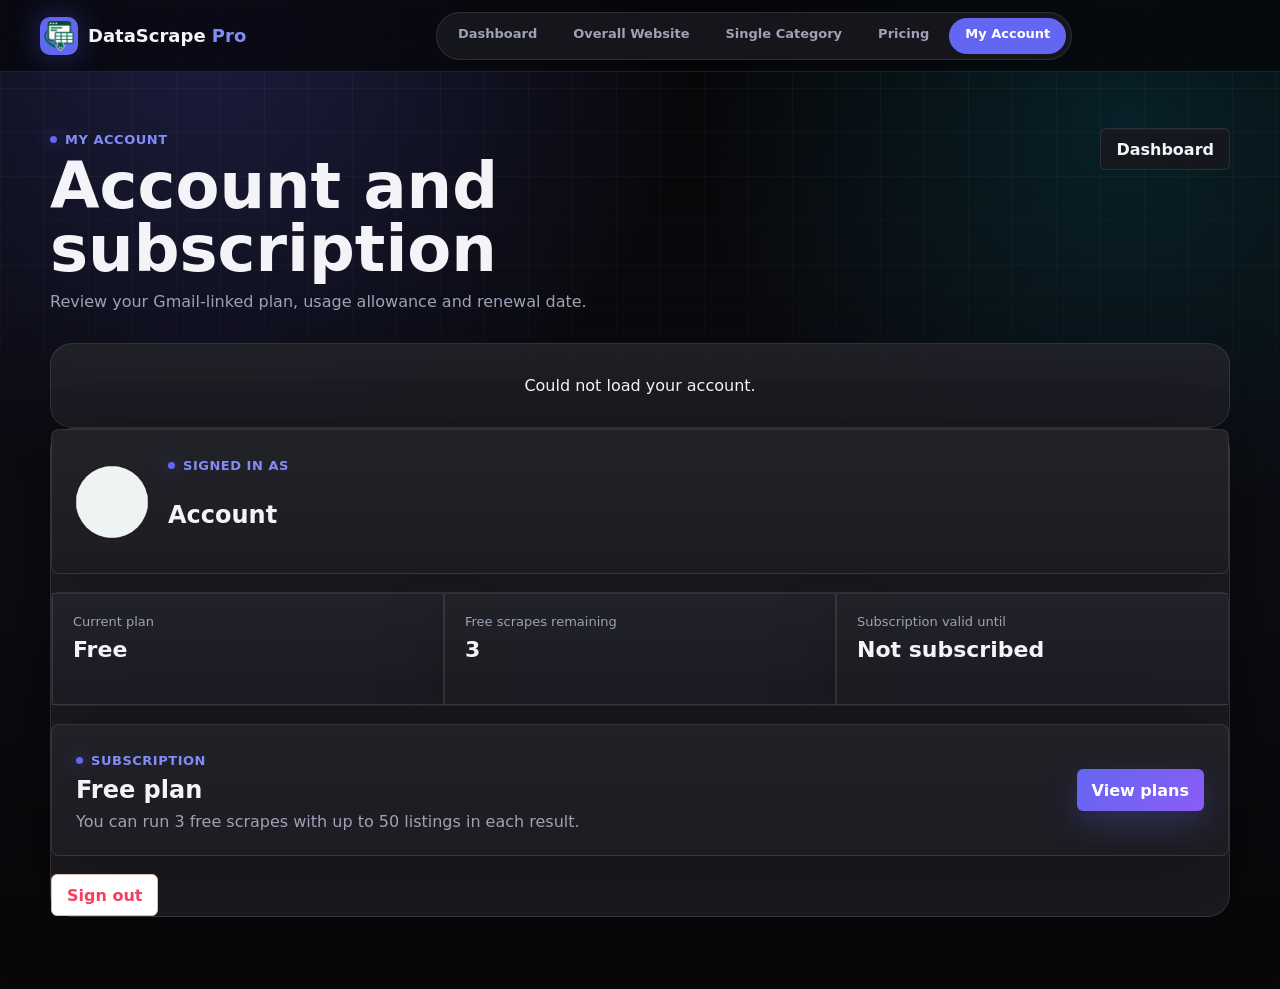
==== static/account.html @ b7f9dc65 "Apply premium dashboard redesign" ====
<!doctype html>
<html lang="en">
  <head>
    <meta charset="utf-8" />
    <meta name="viewport" content="width=device-width, initial-scale=1" />
    <title>My Account · DataScrape Pro</title>
    <link rel="icon" type="image/png" href="/static/assets/favicon.png" />
    <link rel="stylesheet" href="/static/styles.css?v=20260608-dashboard" />
  </head>
  <body class="appBody">
    <div class="appLayout">
      <aside class="sidebar">
        <a class="sidebarBrand" href="/"><img src="/static/assets/scraper-logo-512.png" alt="" /><span>DataScrape <em>Pro</em></span></a>
        <nav class="sidebarNav" aria-label="Main navigation">
          <a href="/">Dashboard</a><a href="/website">Overall Website</a><a href="/category">Single Category</a>
          <a href="/pricing">Pricing</a><a class="active" href="/account">My Account</a>
        </nav>
        <div class="sidebarFoot"><span>Account</span><strong>Subscription</strong><small>Plan and usage details</small></div>
      </aside>
      <main class="appMain accountMain">
        <header class="appTopbar">
          <div><p class="eyebrow">My Account</p><h1>Account and subscription</h1><p class="pageLead">Review your Gmail-linked plan, usage allowance and renewal date.</p></div>
          <a class="backButton" href="/">Dashboard</a>
        </header>
        <section id="accountLoading" class="accountLoading">Loading your account…</section>
        <section id="accountContent" class="accountContent" hidden>
          <header class="accountIdentity">
            <img id="accountAvatar" alt="" />
            <div><p class="eyebrow">Signed in as</p><h2 id="accountName">Account</h2><p id="accountEmail"></p></div>
          </header>
          <section class="accountMetrics" aria-label="Account summary">
            <div><span>Current plan</span><strong id="accountPlan">Free</strong></div>
            <div><span>Free scrapes remaining</span><strong id="freeScrapesRemaining">3</strong></div>
            <div><span>Subscription valid until</span><strong id="subscriptionExpiry">Not subscribed</strong></div>
          </section>
          <section class="subscriptionPanel">
            <div><p class="eyebrow">Subscription</p><h2 id="subscriptionTitle">Free plan</h2><p id="subscriptionDescription">You can run 3 free scrapes with up to 50 listings in each result.</p></div>
            <a class="primaryLink" href="/pricing">View plans</a>
          </section>
          <a class="logoutButton" href="/auth/logout">Sign out</a>
        </section>
        <section id="accountSignedOut" class="signedOutPanel" hidden>
          <img src="/static/assets/scraper-logo-512.png" alt="" /><h2>Sign in to view your account</h2>
          <a class="googleButton" href="/auth/google"><span class="googleMark">G</span>Continue with Google</a>
        </section>
      </main>
    </div>
    <script src="/static/account.js?v=20260608-dashboard"></script>
  </body>
</html>
---- static/styles.css ----
:root {
  color-scheme: light;
  --ink: #17201b;
  --muted: #68736d;
  --line: #dfe5e1;
  --paper: #f7f8f6;
  --panel: #ffffff;
  --accent: #1b6f5f;
  --accent-dark: #135346;
  --warn: #9b2f2f;
}

* {
  box-sizing: border-box;
}

body {
  margin: 0;
  min-height: 100vh;
  font-family: Inter, ui-sans-serif, system-ui, -apple-system, BlinkMacSystemFont, "Segoe UI", sans-serif;
  color: var(--ink);
  background:
    linear-gradient(180deg, rgba(27, 111, 95, 0.08), transparent 310px),
    var(--paper);
}

button,
input {
  font: inherit;
}

.shell {
  width: min(1180px, calc(100vw - 32px));
  margin: 0 auto;
  padding: 32px 0;
}

.workspace {
  display: grid;
  gap: 18px;
}

.topbar {
  display: flex;
  align-items: end;
  justify-content: space-between;
  gap: 20px;
}

.topActions {
  display: flex;
  align-items: center;
  gap: 10px;
}

.accountButton {
  flex: 0 0 auto;
  min-height: 42px;
  max-width: 190px;
  padding: 0 14px;
  overflow: hidden;
  border: 1px solid var(--line);
  border-radius: 6px;
  background: var(--panel);
  color: var(--ink);
  font-weight: 700;
  text-overflow: ellipsis;
  white-space: nowrap;
  cursor: pointer;
}

.brandIntro {
  display: flex;
  align-items: flex-start;
  gap: 16px;
  min-width: 0;
}

.brandLogo {
  width: 76px;
  height: 76px;
  flex: 0 0 auto;
  object-fit: contain;
}

.eyebrow {
  margin: 0 0 8px;
  color: var(--accent);
  font-size: 13px;
  font-weight: 700;
  text-transform: uppercase;
}

h1 {
  max-width: 780px;
  margin: 0;
  font-size: clamp(30px, 4.5vw, 56px);
  line-height: 1.02;
  letter-spacing: 0;
}

.scrapeModes {
  display: grid;
  grid-template-columns: repeat(2, minmax(0, 1fr));
  gap: 22px;
}

.billingBar {
  display: grid;
  grid-template-columns: 150px minmax(0, 1fr);
  gap: 14px;
  align-items: stretch;
}

.planStatus,
.planOption {
  border: 1px solid var(--line);
  background: var(--panel);
  border-radius: 8px;
}

.planStatus {
  display: grid;
  align-content: center;
  padding: 16px;
}

.planStatus span,
.planOption span {
  color: var(--muted);
  font-size: 13px;
}

.planStatus strong {
  margin-top: 4px;
  font-size: 20px;
}

.planOptions {
  display: grid;
  grid-template-columns: repeat(3, minmax(0, 1fr));
  gap: 10px;
}

.planOption {
  display: grid;
  gap: 7px;
  align-content: start;
  padding: 14px;
}

.planOption.featured {
  border-color: var(--accent);
}

.upgradeButton {
  width: fit-content;
  min-height: 34px;
  margin-top: 3px;
  padding: 0 12px;
  border: 0;
  border-radius: 6px;
  background: var(--accent);
  color: #fff;
  font-weight: 700;
  cursor: pointer;
}

.scrapeModePanel {
  display: grid;
  align-content: start;
  gap: 9px;
  min-width: 0;
}

.modeTitle {
  display: flex;
  align-items: baseline;
  justify-content: space-between;
  gap: 10px;
}

.modeTitle span {
  color: var(--muted);
  font-size: 12px;
}

.scrapeModePanel h2 {
  margin: 0;
  font-size: 17px;
  line-height: 1.3;
  letter-spacing: 0;
}

.urlBar {
  display: grid;
  grid-template-columns: minmax(0, 1fr) auto;
  gap: 10px;
  padding: 8px;
  background: var(--panel);
  border: 1px solid var(--line);
  border-radius: 8px;
  box-shadow: 0 14px 40px rgba(23, 32, 27, 0.08);
}

.urlBar input {
  width: 100%;
  min-height: 48px;
  padding: 0 14px;
  border: 0;
  outline: 0;
  color: var(--ink);
}

.urlBar button,
.iconButton {
  min-height: 48px;
  border: 0;
  border-radius: 6px;
  background: var(--accent);
  color: #fff;
  font-weight: 700;
  cursor: pointer;
}

.urlBar button {
  padding: 0 24px;
}

.iconButton {
  width: 52px;
  font-size: 28px;
  line-height: 1;
}

button:hover:not(:disabled) {
  background: var(--accent-dark);
}

button:disabled {
  cursor: not-allowed;
  opacity: 0.45;
}

.modalOpen {
  overflow: hidden;
}

.modalBackdrop {
  position: fixed;
  inset: 0;
  z-index: 20;
  display: grid;
  place-items: center;
  padding: 20px;
  background: rgba(23, 32, 27, 0.62);
  opacity: 0;
  backdrop-filter: blur(0);
  transition:
    opacity 220ms ease,
    backdrop-filter 220ms ease;
}

.modalBackdrop[hidden] {
  display: none;
}

.modalBackdrop.isVisible {
  opacity: 1;
  backdrop-filter: blur(5px);
}

.authModal {
  position: relative;
  width: min(430px, 100%);
  padding: 28px;
  border-radius: 8px;
  background: var(--panel);
  box-shadow: 0 24px 70px rgba(0, 0, 0, 0.28);
  text-align: center;
  opacity: 0;
  transform: translateY(24px) scale(0.94);
  transition:
    opacity 240ms ease,
    transform 280ms cubic-bezier(0.22, 1, 0.36, 1);
}

.modalBackdrop.isVisible .authModal {
  opacity: 1;
  transform: translateY(0) scale(1);
}

.authModal > img {
  width: 72px;
  height: 72px;
  transform: translateY(8px) rotate(-4deg);
  transition: transform 420ms cubic-bezier(0.22, 1, 0.36, 1) 80ms;
}

.modalBackdrop.isVisible .authModal > img {
  transform: translateY(0) rotate(0);
}

.authModal h2 {
  margin: 0;
  font-size: 26px;
}

.authModal p:not(.eyebrow) {
  margin: 10px 0 20px;
  color: var(--muted);
}

.authModal small {
  display: block;
  margin-top: 14px;
  color: var(--muted);
}

.closeButton {
  position: absolute;
  top: 10px;
  right: 10px;
  width: 36px;
  height: 36px;
  border: 0;
  background: transparent;
  color: var(--muted);
  font-size: 26px;
  cursor: pointer;
}

.googleButton {
  display: flex;
  align-items: center;
  justify-content: center;
  gap: 10px;
  min-height: 48px;
  border: 1px solid #cfd6d2;
  border-radius: 6px;
  background: #fff;
  color: var(--ink);
  font-weight: 800;
  text-decoration: none;
}

.googleButton:hover {
  background: #f2f5f3;
  border-color: #9eaaa4;
  transform: translateY(-1px);
}

.googleMark {
  color: #4285f4;
  font-size: 20px;
  font-weight: 900;
}

@media (prefers-reduced-motion: reduce) {
  .modalBackdrop,
  .authModal,
  .authModal > img,
  .googleButton {
    transition: none;
  }
}

.status {
  min-height: 24px;
  color: var(--muted);
}

.status.error {
  color: var(--warn);
  font-weight: 700;
}

.exportResult {
  display: grid;
  gap: 8px;
  padding: 12px 14px;
  background: #e6f1ee;
  border: 1px solid #b9d5cc;
  border-radius: 8px;
  overflow-wrap: anywhere;
}

.exportResult a {
  color: var(--accent-dark);
  font-weight: 800;
}

.exportResult span {
  color: var(--muted);
  font-size: 13px;
}

.pathBox {
  padding: 10px;
  background: #fff;
  border: 1px solid var(--line);
  border-radius: 6px;
  color: var(--ink);
  font-family: ui-monospace, SFMono-Regular, Menlo, Monaco, Consolas, "Liberation Mono", monospace;
  font-size: 13px;
  overflow-wrap: anywhere;
}

.stats {
  display: grid;
  grid-template-columns: repeat(8, minmax(0, 1fr));
  gap: 10px;
}

.stats div {
  min-height: 82px;
  padding: 14px;
  background: var(--panel);
  border: 1px solid var(--line);
  border-radius: 8px;
}

.stats span {
  display: block;
  font-size: 30px;
  font-weight: 800;
}

.stats small {
  color: var(--muted);
}

.tabs {
  display: flex;
  gap: 8px;
  flex-wrap: wrap;
}

.tab {
  min-height: 38px;
  padding: 0 14px;
  border: 1px solid var(--line);
  border-radius: 6px;
  background: var(--panel);
  color: var(--ink);
  cursor: pointer;
}

.tab.active {
  border-color: var(--accent);
  background: #e6f1ee;
  color: var(--accent-dark);
  font-weight: 700;
}

.tableWrap {
  min-height: 390px;
  max-height: 72vh;
  overflow: auto;
  overscroll-behavior: contain;
  -webkit-overflow-scrolling: touch;
  touch-action: pan-x pan-y;
  background: var(--panel);
  border: 1px solid var(--line);
  border-radius: 8px;
  cursor: grab;
  scrollbar-color: var(--accent) #edf2ef;
  scrollbar-width: thin;
}

.tableWrap.dragging {
  cursor: grabbing;
  user-select: none;
}

.tableWrap::-webkit-scrollbar {
  width: 12px;
  height: 12px;
}

.tableWrap::-webkit-scrollbar-track {
  background: #edf2ef;
}

.tableWrap::-webkit-scrollbar-thumb {
  background: #8ab7ad;
  border: 3px solid #edf2ef;
  border-radius: 999px;
}

.scrollHint {
  display: inline-flex;
  width: fit-content;
  padding: 6px 10px;
  color: var(--muted);
  background: #eef4f1;
  border: 1px solid var(--line);
  border-radius: 6px;
  font-size: 13px;
}

table {
  width: max-content;
  min-width: 100%;
  border-collapse: collapse;
  table-layout: auto;
}

th,
td {
  min-width: 142px;
  max-width: 280px;
  padding: 11px 12px;
  border-bottom: 1px solid var(--line);
  text-align: left;
  vertical-align: top;
  overflow-wrap: normal;
  word-break: normal;
  font-size: 14px;
}

th {
  position: sticky;
  top: 0;
  background: #eef4f1;
  z-index: 1;
  white-space: nowrap;
  line-height: 1.2;
  font-size: 13px;
  text-transform: none;
}

td {
  line-height: 1.45;
}

td:not(:has(img)) {
  overflow-wrap: anywhere;
}

th:nth-child(1),
td:nth-child(1),
th:nth-child(29),
td:nth-child(29) {
  min-width: 240px;
}

th:nth-child(28),
td:nth-child(28),
th:nth-child(30),
td:nth-child(30) {
  min-width: 320px;
}

th:nth-child(20),
td:nth-child(20),
th:nth-child(21),
td:nth-child(21),
th:nth-child(22),
td:nth-child(22),
th:nth-child(23),
td:nth-child(23),
th:nth-child(24),
td:nth-child(24),
th:nth-child(25),
td:nth-child(25) {
  min-width: 110px;
  max-width: 130px;
}

td img {
  width: 86px;
  height: 86px;
  object-fit: cover;
  border-radius: 6px;
  border: 1px solid var(--line);
}

.empty {
  padding: 42px;
  color: var(--muted);
  text-align: center;
}

.accountShell {
  width: min(960px, calc(100vw - 32px));
  margin: 0 auto;
  padding: 28px 0 56px;
}

.accountHeader,
.accountIdentity,
.subscriptionPanel {
  display: flex;
  align-items: center;
  justify-content: space-between;
  gap: 20px;
}

.accountHeader {
  margin-bottom: 36px;
}

.brandLink {
  display: inline-flex;
  align-items: center;
  gap: 10px;
  color: var(--ink);
  font-weight: 800;
  text-decoration: none;
}

.brandLink img {
  width: 46px;
  height: 46px;
}

.backButton,
.primaryLink,
.logoutButton {
  display: inline-flex;
  align-items: center;
  justify-content: center;
  min-height: 42px;
  padding: 0 15px;
  border-radius: 6px;
  font-weight: 750;
  text-decoration: none;
}

.backButton {
  border: 1px solid var(--line);
  background: var(--panel);
  color: var(--ink);
}

.accountLoading,
.signedOutPanel,
.accountIdentity,
.accountMetrics,
.subscriptionPanel {
  background: var(--panel);
  border: 1px solid var(--line);
  border-radius: 8px;
}

.accountLoading {
  padding: 32px;
  color: var(--muted);
  text-align: center;
}

.accountContent {
  display: grid;
  gap: 18px;
}

.accountContent[hidden],
.signedOutPanel[hidden] {
  display: none;
}

.accountIdentity {
  justify-content: flex-start;
  padding: 24px;
}

.accountIdentity > img {
  width: 72px;
  height: 72px;
  border-radius: 50%;
  object-fit: cover;
  background: #eef4f1;
}

.accountIdentity h1 {
  font-size: 32px;
}

.accountIdentity p:last-child {
  margin: 6px 0 0;
  color: var(--muted);
}

.accountMetrics {
  display: grid;
  grid-template-columns: repeat(3, minmax(0, 1fr));
}

.accountMetrics div {
  min-height: 112px;
  padding: 20px;
  border-right: 1px solid var(--line);
}

.accountMetrics div:last-child {
  border-right: 0;
}

.accountMetrics span {
  display: block;
  margin-bottom: 8px;
  color: var(--muted);
  font-size: 13px;
}

.accountMetrics strong {
  font-size: 22px;
}

.subscriptionPanel {
  padding: 24px;
}

.subscriptionPanel h2 {
  margin: 0;
  font-size: 24px;
}

.subscriptionPanel p:last-child {
  margin: 8px 0 0;
  color: var(--muted);
}

.primaryLink {
  flex: 0 0 auto;
  background: var(--accent);
  color: #fff;
}

.logoutButton {
  width: fit-content;
  border: 1px solid #d9b8b8;
  background: #fff;
  color: var(--warn);
}

.signedOutPanel {
  display: grid;
  justify-items: center;
  gap: 16px;
  padding: 48px 24px;
  text-align: center;
}

.signedOutPanel > img {
  width: 82px;
  height: 82px;
}

.signedOutPanel h1 {
  font-size: 32px;
}

@media (max-width: 720px) {
  .shell {
    width: min(100vw - 20px, 1180px);
    padding: 18px 0;
  }

  .topbar {
    align-items: start;
  }

  .topActions {
    flex-direction: column-reverse;
  }

  .accountButton {
    max-width: 112px;
  }

  .brandIntro {
    gap: 10px;
  }

  .brandLogo {
    width: 48px;
    height: 48px;
  }

  .urlBar {
    grid-template-columns: 1fr;
  }

  .scrapeModes {
    grid-template-columns: 1fr;
  }

  .billingBar {
    grid-template-columns: 1fr;
  }

  .planOptions {
    grid-template-columns: 1fr;
  }

  .stats {
    grid-template-columns: repeat(2, minmax(0, 1fr));
  }

  .accountHeader,
  .subscriptionPanel {
    align-items: flex-start;
    flex-direction: column;
  }

  .accountMetrics {
    grid-template-columns: 1fr;
  }

  .accountMetrics div {
    min-height: 88px;
    border-right: 0;
    border-bottom: 1px solid var(--line);
  }

  .accountMetrics div:last-child {
    border-bottom: 0;
  }

  th,
  td {
    min-width: 170px;
  }
}

/* Dashboard application shell */
.appBody {
  background: #eef1ef;
}

.appLayout {
  display: grid;
  grid-template-columns: 230px minmax(0, 1fr);
  min-height: 100vh;
}

.sidebar {
  position: sticky;
  top: 0;
  display: flex;
  flex-direction: column;
  min-width: 0;
  height: 100vh;
  padding: 22px 16px;
  background: #17201b;
  color: #fff;
}

.sidebarBrand {
  display: flex;
  align-items: center;
  gap: 10px;
  padding: 0 8px 22px;
  color: #fff;
  font-weight: 800;
  text-decoration: none;
}

.sidebarBrand img {
  width: 42px;
  height: 42px;
  padding: 4px;
  border-radius: 6px;
  background: #fff;
}

.sidebarNav {
  display: grid;
  gap: 4px;
}

.sidebarNav a {
  min-height: 42px;
  padding: 11px 12px;
  border-radius: 6px;
  color: #bdc7c1;
  font-size: 14px;
  font-weight: 650;
  text-decoration: none;
}

.sidebarNav a:hover,
.sidebarNav a.active {
  background: #26332c;
  color: #fff;
}

.sidebarNav a.active {
  box-shadow: inset 3px 0 #42b89c;
}

.sidebarFoot {
  display: grid;
  gap: 3px;
  margin-top: auto;
  padding: 14px 12px;
  border-top: 1px solid #354139;
}

.sidebarFoot span,
.sidebarFoot small {
  color: #9caaa2;
  font-size: 12px;
}

.appMain {
  min-width: 0;
  width: min(1220px, 100%);
  padding: 34px 38px 56px;
}

.appTopbar {
  display: flex;
  align-items: flex-start;
  justify-content: space-between;
  gap: 24px;
  margin-bottom: 28px;
}

.appTopbar h1 {
  max-width: 780px;
  font-size: 38px;
  line-height: 1.08;
}

.pageLead {
  max-width: 720px;
  margin: 10px 0 0;
  color: var(--muted);
  font-size: 16px;
  line-height: 1.55;
}

.dashboardStats {
  display: grid;
  grid-template-columns: repeat(3, minmax(0, 1fr));
  margin-bottom: 34px;
  border: 1px solid var(--line);
  border-radius: 8px;
  background: var(--panel);
}

.dashboardStats > div {
  min-height: 116px;
  padding: 20px;
  border-right: 1px solid var(--line);
}

.dashboardStats > div:last-child {
  border-right: 0;
}

.dashboardStats span,
.dashboardStats small {
  display: block;
  color: var(--muted);
  font-size: 13px;
}

.dashboardStats strong {
  display: block;
  margin: 7px 0;
  font-size: 28px;
}

.sectionHeading {
  display: flex;
  align-items: end;
  justify-content: space-between;
  margin-bottom: 14px;
}

.sectionHeading h2,
.dashboardBand h2 {
  margin: 0;
  font-size: 24px;
}

.workflowGrid {
  display: grid;
  grid-template-columns: repeat(2, minmax(0, 1fr));
  gap: 14px;
  margin-bottom: 30px;
}

.workflowCard {
  display: grid;
  grid-template-columns: 54px minmax(0, 1fr) auto;
  gap: 16px;
  align-items: center;
  min-height: 150px;
  padding: 22px;
  border: 1px solid var(--line);
  border-radius: 8px;
  background: var(--panel);
  color: var(--ink);
  text-decoration: none;
  transition: border-color 160ms ease, transform 160ms ease, box-shadow 160ms ease;
}

.workflowCard:hover {
  transform: translateY(-2px);
  box-shadow: 0 14px 30px rgba(23, 32, 27, 0.1);
}

.websiteWorkflow:hover {
  border-color: #1b6f5f;
}

.categoryWorkflow:hover {
  border-color: #b47a25;
}

.workflowIcon {
  display: grid;
  place-items: center;
  width: 54px;
  height: 54px;
  border-radius: 8px;
  background: #e6f1ee;
  color: var(--accent-dark);
  font-size: 20px;
  font-weight: 900;
}

.categoryWorkflow .workflowIcon {
  background: #f5ecdc;
  color: #8a5c17;
}

.workflowCard strong {
  font-size: 19px;
}

.workflowCard p {
  margin: 7px 0 0;
  color: var(--muted);
  line-height: 1.45;
}

.workflowArrow {
  font-size: 24px;
}

.dashboardBand {
  display: flex;
  align-items: center;
  justify-content: space-between;
  gap: 24px;
  padding: 24px;
  border: 1px solid #b9d5cc;
  border-radius: 8px;
  background: #e6f1ee;
}

.dashboardBand p:last-child {
  max-width: 720px;
  margin: 8px 0 0;
  color: #496159;
}

.scraperMain {
  max-width: calc(100vw - 230px);
}

.scraperCommand {
  margin-bottom: 14px;
  padding: 18px;
  border: 1px solid var(--line);
  border-radius: 8px;
  background: var(--panel);
}

.commandMeta {
  display: flex;
  justify-content: space-between;
  gap: 14px;
  margin-bottom: 10px;
}

.commandMeta span {
  color: var(--muted);
  font-size: 13px;
}

.commandMeta strong {
  color: var(--accent-dark);
  font-size: 13px;
}

.statusBar {
  padding: 11px 14px;
  border: 1px solid var(--line);
  border-radius: 6px;
  background: #f8faf9;
}

.compactStats {
  margin: 14px 0;
}

.compactStats div {
  min-height: 74px;
  padding: 12px;
}

.compactStats span {
  font-size: 25px;
}

.pricingHeader {
  margin-bottom: 34px;
}

.pricingGrid {
  display: grid;
  grid-template-columns: repeat(3, minmax(0, 1fr));
  gap: 14px;
}

.priceCard {
  position: relative;
  display: flex;
  flex-direction: column;
  min-height: 440px;
  padding: 24px;
  border: 1px solid var(--line);
  border-radius: 8px;
  background: var(--panel);
}

.priceCard.recommended {
  border: 2px solid var(--accent);
}

.recommendedTag {
  position: absolute;
  top: -13px;
  left: 18px;
  padding: 5px 9px;
  border-radius: 5px;
  background: var(--accent);
  color: #fff;
  font-size: 11px;
  font-weight: 800;
}

.priceName {
  margin: 0;
  font-size: 18px;
  font-weight: 800;
}

.priceValue {
  display: flex;
  align-items: baseline;
  gap: 5px;
  margin: 16px 0 10px;
}

.priceValue strong {
  font-size: 44px;
}

.priceValue span,
.priceCard p {
  color: var(--muted);
}

.priceCard ul {
  display: grid;
  gap: 11px;
  margin: 24px 0;
  padding-left: 20px;
  color: #405048;
}

.priceButton,
.secondaryLink {
  width: 100%;
  min-height: 46px;
  margin-top: auto;
}

.secondaryLink {
  display: grid;
  place-items: center;
  border: 1px solid var(--line);
  border-radius: 6px;
  color: var(--ink);
  font-weight: 750;
  text-decoration: none;
}

.pricingStatus {
  margin-top: 18px;
  text-align: center;
}

.accountMain {
  max-width: 1000px;
}

.accountMain .accountContent {
  display: grid;
}

@media (max-width: 900px) {
  .appLayout {
    grid-template-columns: 1fr;
  }

  .sidebar {
    position: static;
    width: 100%;
    height: auto;
    padding: 12px;
    overflow: hidden;
  }

  .sidebarBrand {
    padding: 0 4px 10px;
  }

  .sidebarNav {
    display: flex;
    gap: 5px;
    overflow-x: auto;
    padding-bottom: 3px;
  }

  .sidebarNav a {
    flex: 0 0 auto;
    min-height: 38px;
    padding: 9px 11px;
  }

  .sidebarNav a.active {
    box-shadow: inset 0 -3px #42b89c;
  }

  .sidebarFoot {
    display: none;
  }

  .appMain,
  .scraperMain {
    width: 100%;
    max-width: none;
    padding: 24px 18px 44px;
  }

  .pricingGrid {
    grid-template-columns: 1fr;
  }

  .priceCard {
    min-height: 390px;
  }
}

@media (max-width: 640px) {
  .appTopbar {
    align-items: flex-start;
    flex-direction: column;
    gap: 12px;
  }

  .appTopbar h1 {
    font-size: 30px;
  }

  .appTopbar .accountButton {
    align-self: flex-start;
  }

  .dashboardStats,
  .workflowGrid {
    grid-template-columns: 1fr;
  }

  .dashboardStats > div {
    min-height: 90px;
    border-right: 0;
    border-bottom: 1px solid var(--line);
  }

  .dashboardStats > div:last-child {
    border-bottom: 0;
  }

  .workflowCard {
    min-height: 132px;
    padding: 17px;
  }

  .dashboardBand,
  .commandMeta {
    align-items: flex-start;
    flex-direction: column;
  }

  .compactStats {
    grid-template-columns: repeat(2, minmax(0, 1fr));
  }
}

/* DataScrape Pro redesign inspired by the supplied reference */
:root {
  color-scheme: dark;
  --ink: #f4f4f8;
  --muted: #a0a0b7;
  --line: rgba(255, 255, 255, 0.1);
  --paper: #060608;
  --panel: #181820;
  --accent: #6366f1;
  --accent-dark: #818cf8;
  --warn: #f43f5e;
  --surface-2: #20202b;
  --green: #10b981;
  --amber: #f59e0b;
  --cyan: #06b6d4;
  --violet: #8b5cf6;
}

body.appBody {
  min-height: 100vh;
  color: var(--ink);
  background:
    radial-gradient(circle at 16% 0%, rgba(99, 102, 241, 0.24), transparent 34%),
    radial-gradient(circle at 88% 12%, rgba(6, 182, 212, 0.14), transparent 30%),
    linear-gradient(180deg, #060608 0%, #0c0c12 55%, #070709 100%);
}

.appBody::before {
  content: "";
  position: fixed;
  inset: 0;
  z-index: -1;
  pointer-events: none;
  background-image:
    linear-gradient(rgba(255, 255, 255, 0.035) 1px, transparent 1px),
    linear-gradient(90deg, rgba(255, 255, 255, 0.035) 1px, transparent 1px);
  background-size: 44px 44px;
  mask-image: linear-gradient(to bottom, black, transparent 78%);
}

.appLayout {
  display: block;
  min-height: 100vh;
}

.sidebar {
  position: sticky;
  top: 0;
  z-index: 50;
  display: flex;
  flex-direction: row;
  align-items: center;
  gap: 22px;
  width: 100%;
  height: 72px;
  min-width: 0;
  padding: 0 40px;
  border-bottom: 1px solid var(--line);
  background: rgba(6, 6, 8, 0.76);
  color: var(--ink);
  backdrop-filter: blur(22px) saturate(1.35);
}

.sidebarBrand {
  flex: 0 0 auto;
  gap: 10px;
  min-width: max-content;
  padding: 0;
  color: var(--ink);
  font-size: 18px;
}

.sidebarBrand img {
  width: 38px;
  height: 38px;
  border-radius: 10px;
  background: var(--accent);
  box-shadow: 0 0 32px rgba(99, 102, 241, 0.38);
}

.sidebarBrand em {
  color: var(--accent-dark);
  font-style: normal;
}

.sidebarNav {
  display: flex;
  gap: 4px;
  align-items: center;
  margin: 0 auto;
  padding: 5px;
  overflow-x: auto;
  border: 1px solid var(--line);
  border-radius: 999px;
  background: rgba(24, 24, 31, 0.88);
  scrollbar-width: none;
}

.sidebarNav::-webkit-scrollbar {
  display: none;
}

.sidebarNav a {
  flex: 0 0 auto;
  min-height: 36px;
  padding: 8px 16px;
  border-radius: 999px;
  color: var(--muted);
  font-size: 13px;
  font-weight: 700;
}

.sidebarNav a:hover,
.sidebarNav a.active {
  background: var(--surface-2);
  color: var(--ink);
  box-shadow: none;
}

.sidebarNav a.active {
  background: var(--accent);
  color: #fff;
}

.sidebarFoot {
  display: none;
}

.appMain,
.scraperMain,
.pricingMain,
.accountMain {
  width: min(1180px, calc(100vw - 40px));
  max-width: 1180px;
  min-width: 0;
  margin: 0 auto;
  padding: 56px 0 72px;
}

.appTopbar {
  align-items: flex-start;
  margin-bottom: 28px;
}

.appTopbar h1 {
  max-width: 880px;
  font-size: clamp(34px, 5vw, 68px);
  line-height: 0.98;
  color: var(--ink);
}

.pageLead {
  max-width: 760px;
  color: var(--muted);
}

.eyebrow {
  display: inline-flex;
  align-items: center;
  gap: 8px;
  color: var(--accent-dark);
  letter-spacing: 0.04em;
}

.eyebrow::before {
  content: "";
  width: 7px;
  height: 7px;
  border-radius: 50%;
  background: var(--accent);
  box-shadow: 0 0 18px rgba(99, 102, 241, 0.8);
}

.accountButton,
.backButton,
.secondaryLink {
  border: 1px solid var(--line);
  background: rgba(24, 24, 31, 0.9);
  color: var(--ink);
  box-shadow: inset 0 1px 0 rgba(255, 255, 255, 0.04);
}

.accountButton:hover,
.backButton:hover,
.secondaryLink:hover {
  border-color: var(--accent);
}

.primaryLink,
.urlBar button,
.iconButton,
.upgradeButton,
.priceButton {
  border: 0;
  background: linear-gradient(135deg, var(--accent), var(--violet));
  color: #fff;
  box-shadow: 0 12px 32px rgba(99, 102, 241, 0.26);
}

.heroConsole,
.dashboardStats,
.workflowCard,
.dashboardBand,
.scraperCommand,
.statusBar,
.tableWrap,
.priceCard,
.accountContent,
.signedOutPanel,
.accountLoading,
.subscriptionPanel,
.accountIdentity,
.accountMetrics > div {
  border: 1px solid var(--line);
  background:
    linear-gradient(180deg, rgba(255, 255, 255, 0.045), rgba(255, 255, 255, 0.018)),
    rgba(24, 24, 31, 0.86);
  color: var(--ink);
  box-shadow: 0 24px 70px rgba(0, 0, 0, 0.24);
}

.heroConsole {
  overflow: hidden;
  margin: 28px 0;
  border-radius: 22px;
}

.consoleChrome {
  display: flex;
  align-items: center;
  gap: 8px;
  padding: 14px 18px;
  border-bottom: 1px solid var(--line);
  background: rgba(255, 255, 255, 0.03);
  color: var(--muted);
  font-size: 13px;
}

.consoleChrome span {
  width: 10px;
  height: 10px;
  border-radius: 50%;
}

.consoleChrome span:nth-child(1) { background: var(--warn); }
.consoleChrome span:nth-child(2) { background: var(--amber); }
.consoleChrome span:nth-child(3) { background: var(--green); }
.consoleChrome strong { margin-left: 6px; color: var(--muted); font-weight: 700; }

.consoleGrid {
  display: grid;
  grid-template-columns: minmax(0, 1fr) 230px;
  gap: 22px;
  align-items: stretch;
  padding: 26px;
}

.consoleGrid h2 {
  max-width: 650px;
  margin: 0;
  font-size: clamp(26px, 3vw, 42px);
  line-height: 1.06;
}

.consoleGrid p:last-child {
  max-width: 680px;
  color: var(--muted);
}

.consoleMetric {
  display: grid;
  align-content: center;
  gap: 8px;
  padding: 20px;
  border: 1px solid var(--line);
  border-radius: 16px;
  background: rgba(99, 102, 241, 0.12);
}

.consoleMetric span,
.consoleMetric small,
.dashboardStats span,
.dashboardStats small,
.priceCard p,
.priceCard ul,
.workflowCard p,
.scrapeTypeGrid p,
.status,
.scrollHint {
  color: var(--muted);
}

.consoleMetric strong {
  font-family: ui-monospace, SFMono-Regular, Menlo, Consolas, monospace;
  font-size: 42px;
}

.dashboardStats {
  border-radius: 18px;
}

.dashboardStats > div {
  border-right-color: var(--line);
}

.workflowGrid,
.pricingGrid,
.scrapeTypeGrid {
  gap: 16px;
}

.workflowCard {
  border-radius: 18px;
  background:
    linear-gradient(135deg, rgba(99, 102, 241, 0.13), transparent 46%),
    rgba(24, 24, 31, 0.88);
}

.workflowCard:hover {
  border-color: rgba(129, 140, 248, 0.6);
  box-shadow: 0 22px 70px rgba(99, 102, 241, 0.18);
}

.workflowIcon {
  border-radius: 14px;
  background: rgba(99, 102, 241, 0.18);
  color: var(--accent-dark);
}

.categoryWorkflow .workflowIcon {
  background: rgba(245, 158, 11, 0.14);
  color: #fbbf24;
}

.scrapeTypeSection {
  margin: 32px 0;
}

.scrapeTypeGrid {
  display: grid;
  grid-template-columns: repeat(3, minmax(0, 1fr));
}

.scrapeTypeGrid article {
  min-height: 170px;
  padding: 20px;
  border: 1px solid var(--line);
  border-radius: 18px;
  background:
    radial-gradient(circle at 18% 0%, rgba(99, 102, 241, 0.18), transparent 36%),
    rgba(24, 24, 31, 0.86);
}

.scrapeTypeGrid span {
  display: grid;
  place-items: center;
  width: 42px;
  height: 42px;
  margin-bottom: 18px;
  border-radius: 12px;
  background: rgba(255, 255, 255, 0.06);
  color: var(--accent-dark);
  font-weight: 900;
  font-size: 13px;
}

.scrapeTypeGrid strong {
  display: block;
  margin-bottom: 7px;
  font-size: 18px;
}

.dashboardBand {
  border-color: rgba(99, 102, 241, 0.34);
  border-radius: 22px;
  background:
    radial-gradient(circle at 100% 0%, rgba(6, 182, 212, 0.16), transparent 40%),
    rgba(99, 102, 241, 0.12);
}

.dashboardBand p:last-child {
  color: var(--muted);
}

.scraperTypeStrip {
  display: flex;
  gap: 8px;
  margin: -6px 0 20px;
  overflow-x: auto;
  scrollbar-width: none;
}

.scraperTypeStrip::-webkit-scrollbar {
  display: none;
}

.scraperTypeStrip span {
  flex: 0 0 auto;
  padding: 8px 13px;
  border: 1px solid var(--line);
  border-radius: 999px;
  background: rgba(24, 24, 31, 0.78);
  color: var(--muted);
  font-size: 13px;
  font-weight: 700;
}

.scraperCommand {
  border-radius: 20px;
}

.urlBar {
  border-color: var(--line);
  border-radius: 16px;
  background: rgba(8, 8, 12, 0.78);
  box-shadow: none;
}

.urlBar input {
  color: var(--ink);
  background: transparent;
}

.urlBar input::placeholder {
  color: #70708a;
}

.statusBar,
.exportResult {
  border-radius: 14px;
  background: rgba(24, 24, 31, 0.74);
}

.scrollHint {
  border-color: var(--line);
  background: rgba(24, 24, 31, 0.88);
  color: var(--muted);
}

.compactStats div {
  border: 1px solid var(--line);
  border-radius: 16px;
  background: rgba(24, 24, 31, 0.78);
}

.compactStats span {
  color: var(--ink);
}

.tab {
  border-color: var(--line);
  background: rgba(24, 24, 31, 0.85);
  color: var(--muted);
}

.tab.active {
  border-color: var(--accent);
  background: rgba(99, 102, 241, 0.18);
  color: var(--ink);
}

.tableWrap {
  border-radius: 18px;
  background: rgba(10, 10, 14, 0.86);
  scrollbar-color: var(--accent) #111116;
}

th {
  background: #15151c;
  color: var(--ink);
}

td {
  color: var(--muted);
}

td a {
  color: var(--accent-dark);
}

.priceCard {
  border-radius: 22px;
  background:
    radial-gradient(circle at 100% 0%, rgba(99, 102, 241, 0.14), transparent 35%),
    rgba(24, 24, 31, 0.88);
}

.priceCard.recommended {
  border-color: var(--accent);
  box-shadow: 0 30px 90px rgba(99, 102, 241, 0.22);
}

.recommendedTag {
  background: linear-gradient(135deg, var(--accent), var(--violet));
}

.priceValue strong,
.priceName {
  color: var(--ink);
}

.authModal {
  border: 1px solid var(--line);
  background: #181820;
  color: var(--ink);
  box-shadow: 0 40px 120px rgba(0, 0, 0, 0.55);
}

.authModal p {
  color: var(--muted);
}

.googleButton {
  border-color: var(--line);
  background: rgba(255, 255, 255, 0.04);
  color: var(--ink);
}

.closeButton {
  color: var(--muted);
}

.accountContent,
.signedOutPanel,
.accountLoading {
  border-radius: 22px;
}

@media (max-width: 980px) {
  .sidebar {
    padding: 0 18px;
  }

  .sidebarNav {
    margin-left: auto;
    margin-right: 0;
  }

  .consoleGrid,
  .scrapeTypeGrid {
    grid-template-columns: 1fr;
  }

  .pricingGrid {
    grid-template-columns: 1fr;
  }
}

@media (max-width: 720px) {
  .sidebar {
    height: auto;
    padding: 12px;
    align-items: stretch;
    flex-direction: column;
    overflow: hidden;
  }

  .sidebarBrand {
    padding: 0 4px 2px;
  }

  .sidebarNav {
    width: 100%;
    margin: 0;
    border-radius: 14px;
  }

  .appMain,
  .scraperMain,
  .pricingMain,
  .accountMain {
    width: min(100vw - 24px, 1180px);
    padding: 34px 0 54px;
  }

  .appTopbar {
    flex-direction: column;
    gap: 14px;
  }

  .appTopbar h1 {
    font-size: 38px;
  }

  .dashboardStats {
    grid-template-columns: 1fr;
  }

  .dashboardStats > div {
    border-right: 0;
    border-bottom: 1px solid var(--line);
  }

  .dashboardStats > div:last-child {
    border-bottom: 0;
  }

  .workflowGrid,
  .compactStats {
    grid-template-columns: 1fr;
  }

  .workflowCard {
    grid-template-columns: 48px minmax(0, 1fr);
  }

  .workflowArrow {
    display: none;
  }

  .consoleGrid,
  .dashboardBand,
  .commandMeta {
    display: grid;
    grid-template-columns: 1fr;
  }

  .urlBar {
    grid-template-columns: 1fr;
  }

  .urlBar button {
    width: 100%;
  }
}
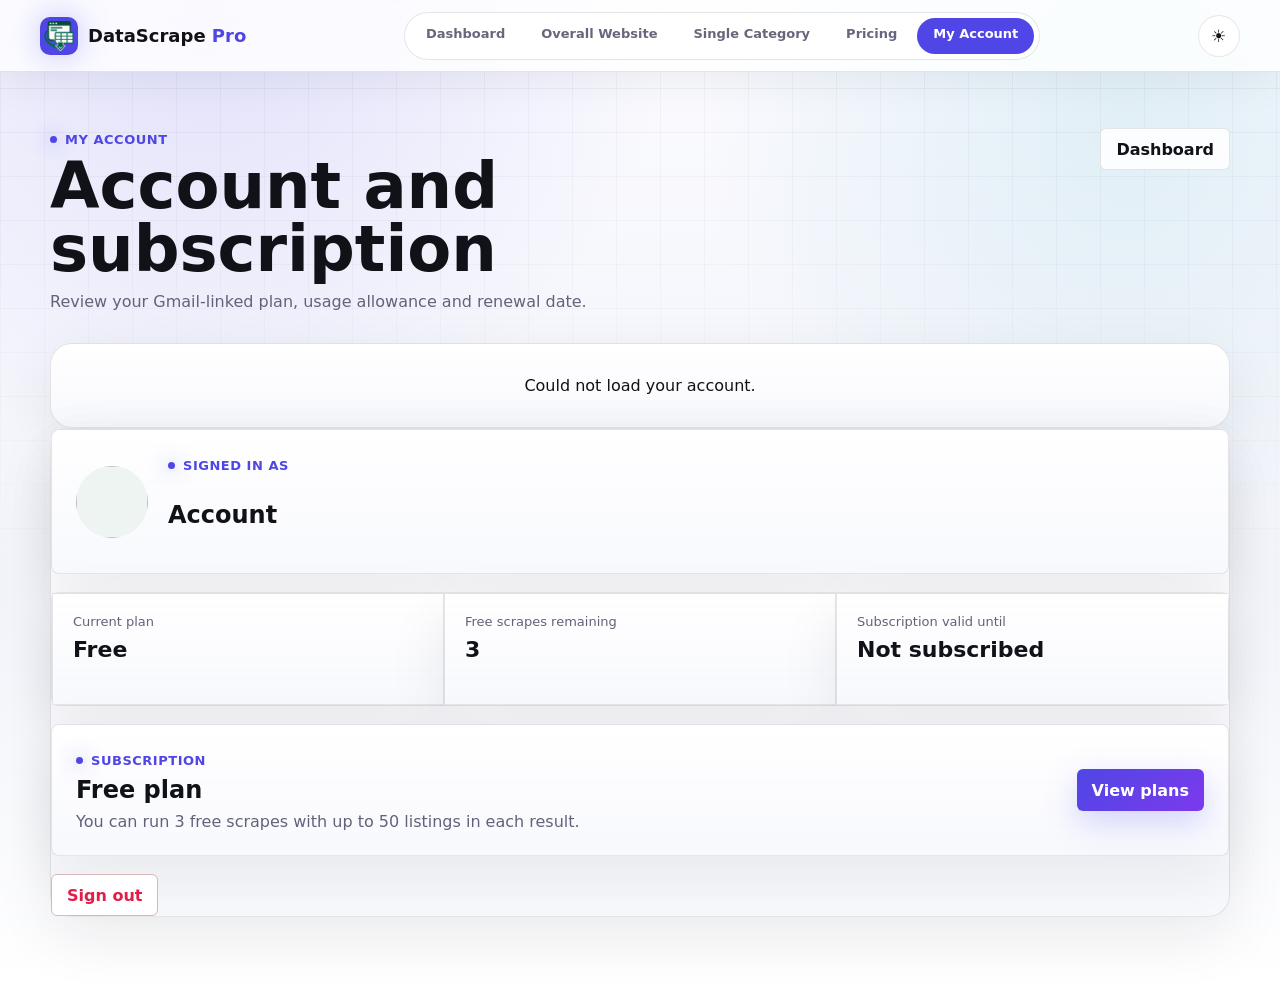
==== commit e53d4fbf: "Add light and dark theme toggle" ====
--- a/static/account.html
+++ b/static/account.html
@@ -5,9 +5,9 @@
     <meta name="viewport" content="width=device-width, initial-scale=1" />
     <title>My Account · DataScrape Pro</title>
     <link rel="icon" type="image/png" href="/static/assets/favicon.png" />
-    <link rel="stylesheet" href="/static/styles.css?v=20260608-dashboard" />
+    <link rel="stylesheet" href="/static/styles.css?v=20260608-theme" />
   </head>
-  <body class="appBody">
+  <body class="appBody" data-theme="light">
     <div class="appLayout">
       <aside class="sidebar">
         <a class="sidebarBrand" href="/"><img src="/static/assets/scraper-logo-512.png" alt="" /><span>DataScrape <em>Pro</em></span></a>
@@ -15,6 +15,10 @@
           <a href="/">Dashboard</a><a href="/website">Overall Website</a><a href="/category">Single Category</a>
           <a href="/pricing">Pricing</a><a class="active" href="/account">My Account</a>
         </nav>
+        <button id="themeToggle" class="themeToggle" type="button" aria-label="Switch to dark mode" title="Switch theme">
+          <span class="themeIcon lightIcon">☀</span>
+          <span class="themeIcon darkIcon">☾</span>
+        </button>
         <div class="sidebarFoot"><span>Account</span><strong>Subscription</strong><small>Plan and usage details</small></div>
       </aside>
       <main class="appMain accountMain">
@@ -45,6 +49,7 @@
         </section>
       </main>
     </div>
-    <script src="/static/account.js?v=20260608-dashboard"></script>
+    <script src="/static/theme.js?v=20260608-theme"></script>
+    <script src="/static/account.js?v=20260608-theme"></script>
   </body>
 </html>
--- a/static/styles.css
+++ b/static/styles.css
@@ -1431,6 +1431,49 @@
   color: #fff;
 }
 
+.themeToggle {
+  position: relative;
+  flex: 0 0 auto;
+  width: 42px;
+  height: 42px;
+  overflow: hidden;
+  border: 1px solid var(--line);
+  border-radius: 50%;
+  background: rgba(24, 24, 31, 0.9);
+  color: var(--ink);
+  cursor: pointer;
+  transition: border-color 180ms ease, transform 180ms ease, background 180ms ease;
+}
+
+.themeToggle:hover {
+  border-color: var(--accent);
+  transform: rotate(12deg);
+}
+
+.themeIcon {
+  position: absolute;
+  inset: 0;
+  display: grid;
+  place-items: center;
+  font-size: 17px;
+  transition: transform 220ms ease, opacity 220ms ease;
+}
+
+.darkIcon {
+  opacity: 0;
+  transform: translateY(16px);
+}
+
+.appBody[data-theme="dark"] .lightIcon {
+  opacity: 0;
+  transform: translateY(-16px);
+}
+
+.appBody[data-theme="dark"] .darkIcon {
+  opacity: 1;
+  transform: translateY(0);
+}
+
 .sidebarFoot {
   display: none;
 }
@@ -1932,3 +1975,155 @@
     width: 100%;
   }
 }
+
+.appBody[data-theme="light"] {
+  --ink: #111118;
+  --muted: #62627a;
+  --line: rgba(17, 17, 24, 0.1);
+  --paper: #f7f8fb;
+  --panel: #ffffff;
+  --accent: #4f46e5;
+  --accent-dark: #4f46e5;
+  --warn: #e11d48;
+  --surface-2: #eef0f7;
+  --green: #059669;
+  --amber: #d97706;
+  --cyan: #0891b2;
+  --violet: #7c3aed;
+  color: var(--ink);
+  background:
+    radial-gradient(circle at 16% 0%, rgba(79, 70, 229, 0.14), transparent 32%),
+    radial-gradient(circle at 88% 12%, rgba(8, 145, 178, 0.1), transparent 30%),
+    linear-gradient(180deg, #fbfbff 0%, #f2f4fa 60%, #ffffff 100%);
+}
+
+.appBody[data-theme="light"]::before {
+  background-image:
+    linear-gradient(rgba(17, 17, 24, 0.045) 1px, transparent 1px),
+    linear-gradient(90deg, rgba(17, 17, 24, 0.045) 1px, transparent 1px);
+}
+
+.appBody[data-theme="light"] .sidebar {
+  background: rgba(255, 255, 255, 0.8);
+  box-shadow: 0 10px 40px rgba(20, 20, 35, 0.06);
+}
+
+.appBody[data-theme="light"] .sidebarNav,
+.appBody[data-theme="light"] .themeToggle,
+.appBody[data-theme="light"] .accountButton,
+.appBody[data-theme="light"] .backButton,
+.appBody[data-theme="light"] .secondaryLink {
+  background: rgba(255, 255, 255, 0.86);
+  color: var(--ink);
+}
+
+.appBody[data-theme="light"] .sidebarNav a {
+  color: #66667c;
+}
+
+.appBody[data-theme="light"] .sidebarNav a:hover {
+  color: var(--ink);
+  background: #eef0f7;
+}
+
+.appBody[data-theme="light"] .sidebarNav a.active {
+  color: #fff;
+  background: var(--accent);
+}
+
+.appBody[data-theme="light"] .heroConsole,
+.appBody[data-theme="light"] .dashboardStats,
+.appBody[data-theme="light"] .workflowCard,
+.appBody[data-theme="light"] .dashboardBand,
+.appBody[data-theme="light"] .scraperCommand,
+.appBody[data-theme="light"] .statusBar,
+.appBody[data-theme="light"] .tableWrap,
+.appBody[data-theme="light"] .priceCard,
+.appBody[data-theme="light"] .accountContent,
+.appBody[data-theme="light"] .signedOutPanel,
+.appBody[data-theme="light"] .accountLoading,
+.appBody[data-theme="light"] .subscriptionPanel,
+.appBody[data-theme="light"] .accountIdentity,
+.appBody[data-theme="light"] .accountMetrics > div {
+  background:
+    linear-gradient(180deg, rgba(255, 255, 255, 0.95), rgba(247, 248, 253, 0.9)),
+    #fff;
+  color: var(--ink);
+  box-shadow: 0 20px 60px rgba(20, 20, 35, 0.08);
+}
+
+.appBody[data-theme="light"] .consoleChrome {
+  background: rgba(244, 246, 251, 0.92);
+}
+
+.appBody[data-theme="light"] .consoleMetric {
+  background: rgba(79, 70, 229, 0.08);
+}
+
+.appBody[data-theme="light"] .workflowCard {
+  background:
+    linear-gradient(135deg, rgba(79, 70, 229, 0.08), transparent 46%),
+    #fff;
+}
+
+.appBody[data-theme="light"] .scrapeTypeGrid article {
+  background:
+    radial-gradient(circle at 18% 0%, rgba(79, 70, 229, 0.12), transparent 36%),
+    rgba(255, 255, 255, 0.94);
+}
+
+.appBody[data-theme="light"] .dashboardBand {
+  background:
+    radial-gradient(circle at 100% 0%, rgba(8, 145, 178, 0.12), transparent 40%),
+    rgba(79, 70, 229, 0.07);
+}
+
+.appBody[data-theme="light"] .scraperTypeStrip span,
+.appBody[data-theme="light"] .compactStats div,
+.appBody[data-theme="light"] .tab,
+.appBody[data-theme="light"] .scrollHint {
+  background: rgba(255, 255, 255, 0.88);
+  color: var(--muted);
+}
+
+.appBody[data-theme="light"] .urlBar {
+  background: #ffffff;
+}
+
+.appBody[data-theme="light"] .urlBar input {
+  color: var(--ink);
+}
+
+.appBody[data-theme="light"] .urlBar input::placeholder {
+  color: #8c8c9f;
+}
+
+.appBody[data-theme="light"] .tab.active {
+  background: rgba(79, 70, 229, 0.1);
+  color: var(--accent);
+}
+
+.appBody[data-theme="light"] .tableWrap {
+  background: #ffffff;
+  scrollbar-color: var(--accent) #eef0f7;
+}
+
+.appBody[data-theme="light"] th {
+  background: #eef0f7;
+  color: var(--ink);
+}
+
+.appBody[data-theme="light"] td {
+  color: #4d4d61;
+}
+
+.appBody[data-theme="light"] .authModal {
+  background: #ffffff;
+  color: var(--ink);
+  box-shadow: 0 40px 120px rgba(20, 20, 35, 0.22);
+}
+
+.appBody[data-theme="light"] .googleButton {
+  background: #fff;
+  color: var(--ink);
+}
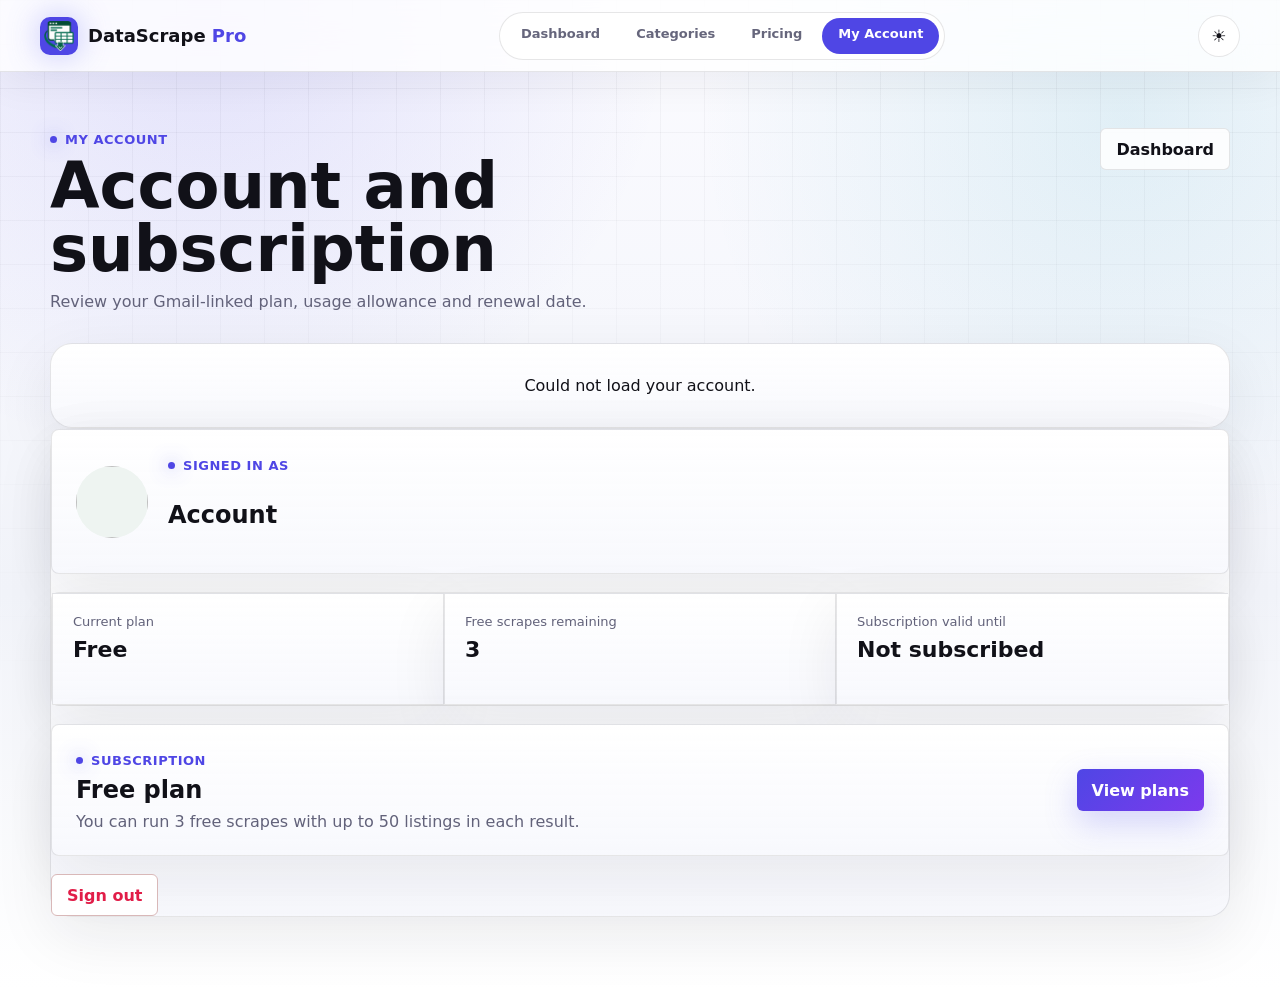
==== commit 61d32bd9: "Add scraping categories workflow" ====
--- a/static/account.html
+++ b/static/account.html
@@ -5,15 +5,15 @@
     <meta name="viewport" content="width=device-width, initial-scale=1" />
     <title>My Account · DataScrape Pro</title>
     <link rel="icon" type="image/png" href="/static/assets/favicon.png" />
-    <link rel="stylesheet" href="/static/styles.css?v=20260608-theme" />
+    <link rel="stylesheet" href="/static/styles.css?v=20260608-categories" />
+    <script async src="https://pagead2.googlesyndication.com/pagead/js/adsbygoogle.js?client=ca-pub-8822154425337823" crossorigin="anonymous"></script>
   </head>
   <body class="appBody" data-theme="light">
     <div class="appLayout">
       <aside class="sidebar">
         <a class="sidebarBrand" href="/"><img src="/static/assets/scraper-logo-512.png" alt="" /><span>DataScrape <em>Pro</em></span></a>
         <nav class="sidebarNav" aria-label="Main navigation">
-          <a href="/">Dashboard</a><a href="/website">Overall Website</a><a href="/category">Single Category</a>
-          <a href="/pricing">Pricing</a><a class="active" href="/account">My Account</a>
+          <a href="/">Dashboard</a><a href="/categories">Categories</a><a href="/pricing">Pricing</a><a class="active" href="/account">My Account</a>
         </nav>
         <button id="themeToggle" class="themeToggle" type="button" aria-label="Switch to dark mode" title="Switch theme">
           <span class="themeIcon lightIcon">☀</span>
@@ -49,7 +49,7 @@
         </section>
       </main>
     </div>
-    <script src="/static/theme.js?v=20260608-theme"></script>
-    <script src="/static/account.js?v=20260608-theme"></script>
+    <script src="/static/theme.js?v=20260608-categories"></script>
+    <script src="/static/account.js?v=20260608-categories"></script>
   </body>
 </html>
--- a/static/styles.css
+++ b/static/styles.css
@@ -1722,6 +1722,109 @@
   font-size: 18px;
 }
 
+.compactCategoryGrid .categoryCard:nth-child(n + 13) {
+  display: none;
+}
+
+.categoryCard {
+  display: flex;
+  flex-direction: column;
+}
+
+.categoryCard p {
+  flex: 1;
+}
+
+.categoryAction {
+  display: inline-flex;
+  align-items: center;
+  justify-content: center;
+  width: fit-content;
+  min-height: 38px;
+  margin-top: 14px;
+  padding: 0 14px;
+  border-radius: 999px;
+  background: linear-gradient(135deg, var(--accent), var(--violet));
+  color: #fff;
+  font-size: 13px;
+  font-weight: 800;
+  text-decoration: none;
+}
+
+.howToSection {
+  margin: 46px 0;
+}
+
+.howToGrid {
+  display: grid;
+  grid-template-columns: repeat(4, minmax(0, 1fr));
+  gap: 16px;
+}
+
+.howToGrid article,
+.typePickerPanel {
+  border: 1px solid var(--line);
+  border-radius: 18px;
+  background:
+    linear-gradient(180deg, rgba(255, 255, 255, 0.045), rgba(255, 255, 255, 0.018)),
+    rgba(24, 24, 31, 0.86);
+  color: var(--ink);
+  box-shadow: 0 24px 70px rgba(0, 0, 0, 0.18);
+}
+
+.howToGrid article {
+  min-height: 170px;
+  padding: 20px;
+}
+
+.howToGrid span {
+  display: inline-grid;
+  place-items: center;
+  width: 42px;
+  height: 42px;
+  margin-bottom: 18px;
+  border-radius: 50%;
+  background: rgba(99, 102, 241, 0.14);
+  color: var(--accent-dark);
+  font-weight: 900;
+}
+
+.howToGrid strong {
+  display: block;
+  margin-bottom: 8px;
+  font-size: 18px;
+}
+
+.howToGrid p {
+  margin: 0;
+  color: var(--muted);
+}
+
+.typePickerPanel {
+  display: grid;
+  grid-template-columns: minmax(0, 1fr) minmax(220px, 360px) auto;
+  gap: 12px;
+  align-items: center;
+  margin: -6px 0 20px;
+  padding: 16px;
+}
+
+.typePickerPanel label {
+  color: var(--muted);
+  font-weight: 800;
+}
+
+.typeSelect {
+  width: 100%;
+  min-height: 44px;
+  padding: 0 13px;
+  border: 1px solid var(--line);
+  border-radius: 12px;
+  background: rgba(8, 8, 12, 0.72);
+  color: var(--ink);
+  font: inherit;
+}
+
 .dashboardBand {
   border-color: rgba(99, 102, 241, 0.34);
   border-radius: 22px;
@@ -1891,6 +1994,10 @@
   .consoleGrid,
   .scrapeTypeGrid {
     grid-template-columns: 1fr;
+  }
+
+  .howToGrid {
+    grid-template-columns: repeat(2, minmax(0, 1fr));
   }
 
   .pricingGrid {
@@ -1962,7 +2069,9 @@
 
   .consoleGrid,
   .dashboardBand,
-  .commandMeta {
+  .commandMeta,
+  .typePickerPanel,
+  .howToGrid {
     display: grid;
     grid-template-columns: 1fr;
   }
@@ -2036,6 +2145,8 @@
 .appBody[data-theme="light"] .workflowCard,
 .appBody[data-theme="light"] .dashboardBand,
 .appBody[data-theme="light"] .scraperCommand,
+.appBody[data-theme="light"] .typePickerPanel,
+.appBody[data-theme="light"] .howToGrid article,
 .appBody[data-theme="light"] .statusBar,
 .appBody[data-theme="light"] .tableWrap,
 .appBody[data-theme="light"] .priceCard,
@@ -2090,6 +2201,11 @@
   background: #ffffff;
 }
 
+.appBody[data-theme="light"] .typeSelect {
+  background: #ffffff;
+  color: var(--ink);
+}
+
 .appBody[data-theme="light"] .urlBar input {
   color: var(--ink);
 }
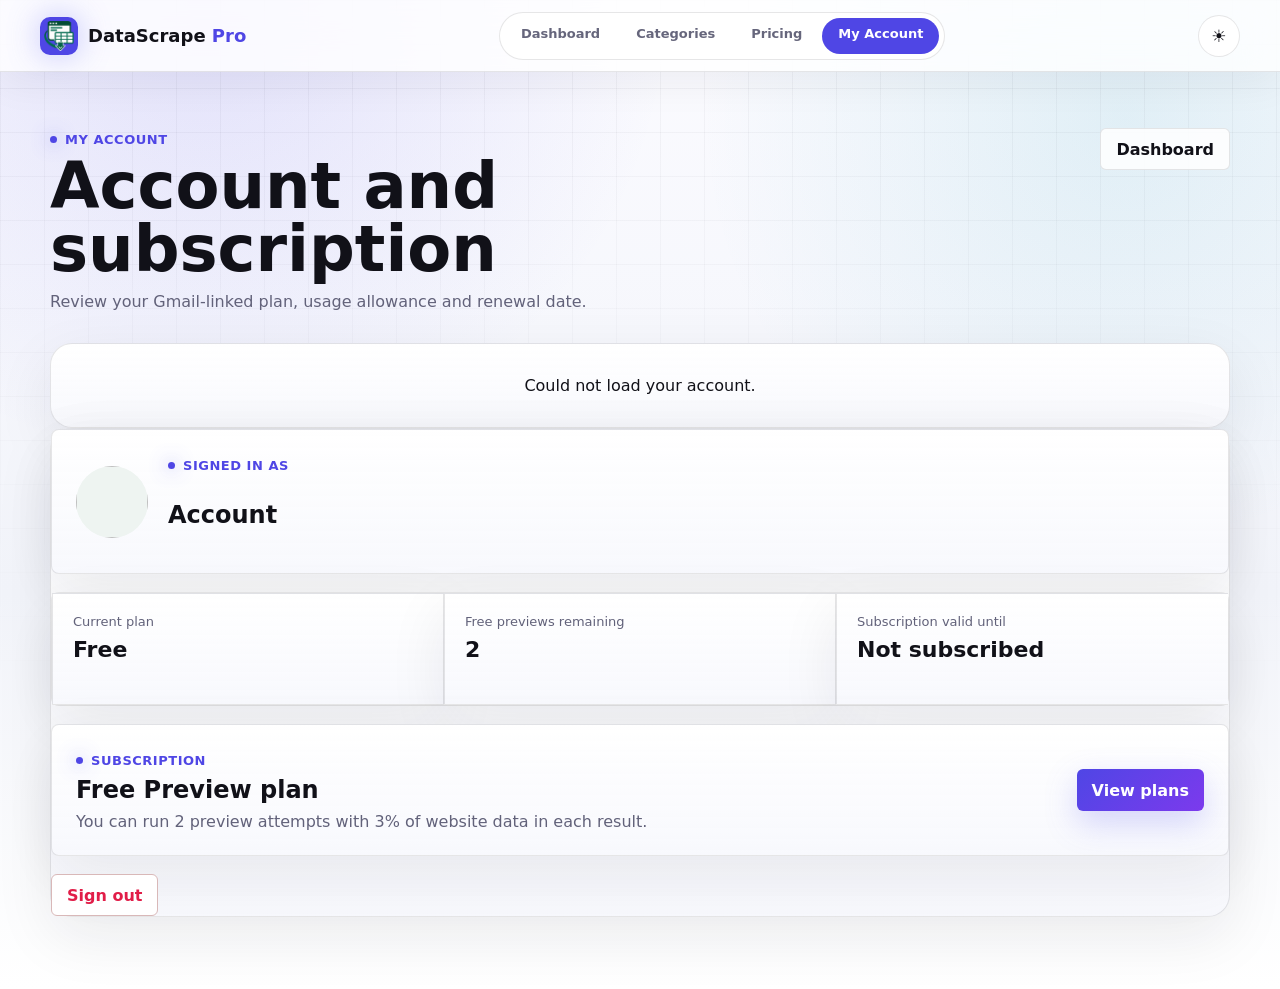
==== commit ea4ec363: "Revise website scraping plans" ====
--- a/static/account.html
+++ b/static/account.html
@@ -34,11 +34,11 @@
           </header>
           <section class="accountMetrics" aria-label="Account summary">
             <div><span>Current plan</span><strong id="accountPlan">Free</strong></div>
-            <div><span>Free scrapes remaining</span><strong id="freeScrapesRemaining">3</strong></div>
+            <div><span>Free previews remaining</span><strong id="freeScrapesRemaining">2</strong></div>
             <div><span>Subscription valid until</span><strong id="subscriptionExpiry">Not subscribed</strong></div>
           </section>
           <section class="subscriptionPanel">
-            <div><p class="eyebrow">Subscription</p><h2 id="subscriptionTitle">Free plan</h2><p id="subscriptionDescription">You can run 3 free scrapes with up to 50 listings in each result.</p></div>
+            <div><p class="eyebrow">Subscription</p><h2 id="subscriptionTitle">Free Preview plan</h2><p id="subscriptionDescription">You can run 2 preview attempts with 3% of website data in each result.</p></div>
             <a class="primaryLink" href="/pricing">View plans</a>
           </section>
           <a class="logoutButton" href="/auth/logout">Sign out</a>
--- a/static/styles.css
+++ b/static/styles.css
@@ -1116,7 +1116,7 @@
 
 .pricingGrid {
   display: grid;
-  grid-template-columns: repeat(3, minmax(0, 1fr));
+  grid-template-columns: repeat(4, minmax(0, 1fr));
   gap: 14px;
 }
 
@@ -1205,6 +1205,16 @@
 
 .accountMain .accountContent {
   display: grid;
+}
+
+@media (max-width: 1180px) {
+  .pricingGrid {
+    grid-template-columns: repeat(2, minmax(0, 1fr));
+  }
+
+  .categorySearchPanel {
+    grid-template-columns: 1fr;
+  }
 }
 
 @media (max-width: 900px) {
@@ -1735,6 +1745,35 @@
   flex: 1;
 }
 
+.categorySearchPanel {
+  display: grid;
+  grid-template-columns: minmax(0, 0.8fr) minmax(280px, 1.2fr);
+  align-items: end;
+  gap: 18px;
+  margin: 0 0 22px;
+  padding: 20px;
+  border: 1px solid var(--line);
+  border-radius: 8px;
+  background: var(--panel);
+}
+
+.categorySearchPanel h2 {
+  margin: 4px 0 0;
+  font-size: 22px;
+}
+
+.categorySearchPanel input {
+  width: 100%;
+  min-height: 54px;
+  border: 1px solid var(--line);
+  border-radius: 8px;
+  padding: 0 16px;
+  background: var(--bg);
+  color: var(--text);
+  font: inherit;
+  font-weight: 700;
+}
+
 .categoryAction {
   display: inline-flex;
   align-items: center;
@@ -1762,7 +1801,8 @@
 }
 
 .howToGrid article,
-.typePickerPanel {
+.typePickerPanel,
+.typeProfilePanel article {
   border: 1px solid var(--line);
   border-radius: 18px;
   background:
@@ -1825,6 +1865,50 @@
   font: inherit;
 }
 
+.typeProfilePanel {
+  display: grid;
+  grid-template-columns: repeat(3, minmax(0, 1fr));
+  gap: 12px;
+  margin-bottom: 20px;
+}
+
+.typeProfilePanel article {
+  min-height: 104px;
+  padding: 16px;
+}
+
+.typeProfilePanel span {
+  display: block;
+  margin-bottom: 7px;
+  color: var(--muted);
+  font-size: 12px;
+  font-weight: 800;
+  text-transform: uppercase;
+}
+
+.typeProfilePanel strong {
+  color: var(--ink);
+  font-size: 16px;
+  line-height: 1.35;
+}
+
+.downloadButton {
+  min-height: 48px;
+  padding: 0 18px;
+  border: 0;
+  border-radius: 12px;
+  background: linear-gradient(135deg, var(--accent), var(--violet));
+  color: #fff;
+  font-weight: 900;
+  cursor: pointer;
+  box-shadow: 0 12px 32px rgba(99, 102, 241, 0.26);
+}
+
+.downloadButton:disabled {
+  cursor: not-allowed;
+  opacity: 0.55;
+}
+
 .dashboardBand {
   border-color: rgba(99, 102, 241, 0.34);
   border-radius: 22px;
@@ -2071,6 +2155,7 @@
   .dashboardBand,
   .commandMeta,
   .typePickerPanel,
+  .typeProfilePanel,
   .howToGrid {
     display: grid;
     grid-template-columns: 1fr;
@@ -2146,6 +2231,7 @@
 .appBody[data-theme="light"] .dashboardBand,
 .appBody[data-theme="light"] .scraperCommand,
 .appBody[data-theme="light"] .typePickerPanel,
+.appBody[data-theme="light"] .typeProfilePanel article,
 .appBody[data-theme="light"] .howToGrid article,
 .appBody[data-theme="light"] .statusBar,
 .appBody[data-theme="light"] .tableWrap,
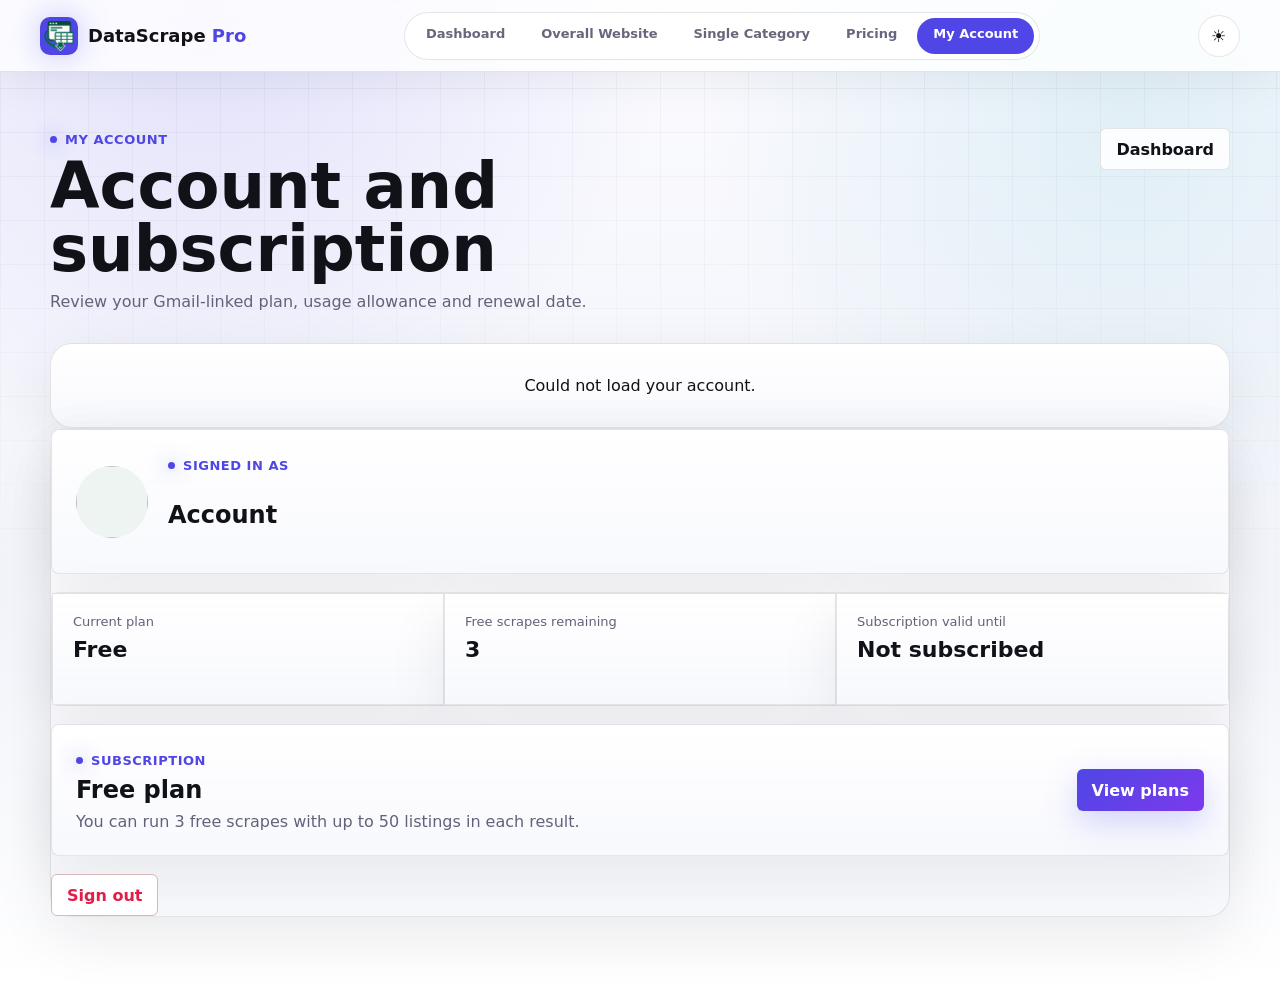
==== commit 55c4f0e4: "Revert "Add scraping categories workflow" This reverts commit 61d32bd939f8363afdea6bc06a412008c1734a" ====
--- a/static/account.html
+++ b/static/account.html
@@ -5,7 +5,7 @@
     <meta name="viewport" content="width=device-width, initial-scale=1" />
     <title>My Account · DataScrape Pro</title>
     <link rel="icon" type="image/png" href="/static/assets/favicon.png" />
-    <link rel="stylesheet" href="/static/styles.css?v=20260608-categories" />
+    <link rel="stylesheet" href="/static/styles.css?v=20260608-theme" />
     <script async src="https://pagead2.googlesyndication.com/pagead/js/adsbygoogle.js?client=ca-pub-8822154425337823" crossorigin="anonymous"></script>
   </head>
   <body class="appBody" data-theme="light">
@@ -13,7 +13,8 @@
       <aside class="sidebar">
         <a class="sidebarBrand" href="/"><img src="/static/assets/scraper-logo-512.png" alt="" /><span>DataScrape <em>Pro</em></span></a>
         <nav class="sidebarNav" aria-label="Main navigation">
-          <a href="/">Dashboard</a><a href="/categories">Categories</a><a href="/pricing">Pricing</a><a class="active" href="/account">My Account</a>
+          <a href="/">Dashboard</a><a href="/website">Overall Website</a><a href="/category">Single Category</a>
+          <a href="/pricing">Pricing</a><a class="active" href="/account">My Account</a>
         </nav>
         <button id="themeToggle" class="themeToggle" type="button" aria-label="Switch to dark mode" title="Switch theme">
           <span class="themeIcon lightIcon">☀</span>
@@ -34,11 +35,11 @@
           </header>
           <section class="accountMetrics" aria-label="Account summary">
             <div><span>Current plan</span><strong id="accountPlan">Free</strong></div>
-            <div><span>Free previews remaining</span><strong id="freeScrapesRemaining">2</strong></div>
+            <div><span>Free scrapes remaining</span><strong id="freeScrapesRemaining">3</strong></div>
             <div><span>Subscription valid until</span><strong id="subscriptionExpiry">Not subscribed</strong></div>
           </section>
           <section class="subscriptionPanel">
-            <div><p class="eyebrow">Subscription</p><h2 id="subscriptionTitle">Free Preview plan</h2><p id="subscriptionDescription">You can run 2 preview attempts with 3% of website data in each result.</p></div>
+            <div><p class="eyebrow">Subscription</p><h2 id="subscriptionTitle">Free plan</h2><p id="subscriptionDescription">You can run 3 free scrapes with up to 50 listings in each result.</p></div>
             <a class="primaryLink" href="/pricing">View plans</a>
           </section>
           <a class="logoutButton" href="/auth/logout">Sign out</a>
@@ -49,7 +50,7 @@
         </section>
       </main>
     </div>
-    <script src="/static/theme.js?v=20260608-categories"></script>
-    <script src="/static/account.js?v=20260608-categories"></script>
+    <script src="/static/theme.js?v=20260608-theme"></script>
+    <script src="/static/account.js?v=20260608-theme"></script>
   </body>
 </html>
--- a/static/styles.css
+++ b/static/styles.css
@@ -1116,7 +1116,7 @@
 
 .pricingGrid {
   display: grid;
-  grid-template-columns: repeat(4, minmax(0, 1fr));
+  grid-template-columns: repeat(3, minmax(0, 1fr));
   gap: 14px;
 }
 
@@ -1205,16 +1205,6 @@
 
 .accountMain .accountContent {
   display: grid;
-}
-
-@media (max-width: 1180px) {
-  .pricingGrid {
-    grid-template-columns: repeat(2, minmax(0, 1fr));
-  }
-
-  .categorySearchPanel {
-    grid-template-columns: 1fr;
-  }
 }
 
 @media (max-width: 900px) {
@@ -1732,183 +1722,6 @@
   font-size: 18px;
 }
 
-.compactCategoryGrid .categoryCard:nth-child(n + 13) {
-  display: none;
-}
-
-.categoryCard {
-  display: flex;
-  flex-direction: column;
-}
-
-.categoryCard p {
-  flex: 1;
-}
-
-.categorySearchPanel {
-  display: grid;
-  grid-template-columns: minmax(0, 0.8fr) minmax(280px, 1.2fr);
-  align-items: end;
-  gap: 18px;
-  margin: 0 0 22px;
-  padding: 20px;
-  border: 1px solid var(--line);
-  border-radius: 8px;
-  background: var(--panel);
-}
-
-.categorySearchPanel h2 {
-  margin: 4px 0 0;
-  font-size: 22px;
-}
-
-.categorySearchPanel input {
-  width: 100%;
-  min-height: 54px;
-  border: 1px solid var(--line);
-  border-radius: 8px;
-  padding: 0 16px;
-  background: var(--bg);
-  color: var(--text);
-  font: inherit;
-  font-weight: 700;
-}
-
-.categoryAction {
-  display: inline-flex;
-  align-items: center;
-  justify-content: center;
-  width: fit-content;
-  min-height: 38px;
-  margin-top: 14px;
-  padding: 0 14px;
-  border-radius: 999px;
-  background: linear-gradient(135deg, var(--accent), var(--violet));
-  color: #fff;
-  font-size: 13px;
-  font-weight: 800;
-  text-decoration: none;
-}
-
-.howToSection {
-  margin: 46px 0;
-}
-
-.howToGrid {
-  display: grid;
-  grid-template-columns: repeat(4, minmax(0, 1fr));
-  gap: 16px;
-}
-
-.howToGrid article,
-.typePickerPanel,
-.typeProfilePanel article {
-  border: 1px solid var(--line);
-  border-radius: 18px;
-  background:
-    linear-gradient(180deg, rgba(255, 255, 255, 0.045), rgba(255, 255, 255, 0.018)),
-    rgba(24, 24, 31, 0.86);
-  color: var(--ink);
-  box-shadow: 0 24px 70px rgba(0, 0, 0, 0.18);
-}
-
-.howToGrid article {
-  min-height: 170px;
-  padding: 20px;
-}
-
-.howToGrid span {
-  display: inline-grid;
-  place-items: center;
-  width: 42px;
-  height: 42px;
-  margin-bottom: 18px;
-  border-radius: 50%;
-  background: rgba(99, 102, 241, 0.14);
-  color: var(--accent-dark);
-  font-weight: 900;
-}
-
-.howToGrid strong {
-  display: block;
-  margin-bottom: 8px;
-  font-size: 18px;
-}
-
-.howToGrid p {
-  margin: 0;
-  color: var(--muted);
-}
-
-.typePickerPanel {
-  display: grid;
-  grid-template-columns: minmax(0, 1fr) minmax(220px, 360px) auto;
-  gap: 12px;
-  align-items: center;
-  margin: -6px 0 20px;
-  padding: 16px;
-}
-
-.typePickerPanel label {
-  color: var(--muted);
-  font-weight: 800;
-}
-
-.typeSelect {
-  width: 100%;
-  min-height: 44px;
-  padding: 0 13px;
-  border: 1px solid var(--line);
-  border-radius: 12px;
-  background: rgba(8, 8, 12, 0.72);
-  color: var(--ink);
-  font: inherit;
-}
-
-.typeProfilePanel {
-  display: grid;
-  grid-template-columns: repeat(3, minmax(0, 1fr));
-  gap: 12px;
-  margin-bottom: 20px;
-}
-
-.typeProfilePanel article {
-  min-height: 104px;
-  padding: 16px;
-}
-
-.typeProfilePanel span {
-  display: block;
-  margin-bottom: 7px;
-  color: var(--muted);
-  font-size: 12px;
-  font-weight: 800;
-  text-transform: uppercase;
-}
-
-.typeProfilePanel strong {
-  color: var(--ink);
-  font-size: 16px;
-  line-height: 1.35;
-}
-
-.downloadButton {
-  min-height: 48px;
-  padding: 0 18px;
-  border: 0;
-  border-radius: 12px;
-  background: linear-gradient(135deg, var(--accent), var(--violet));
-  color: #fff;
-  font-weight: 900;
-  cursor: pointer;
-  box-shadow: 0 12px 32px rgba(99, 102, 241, 0.26);
-}
-
-.downloadButton:disabled {
-  cursor: not-allowed;
-  opacity: 0.55;
-}
-
 .dashboardBand {
   border-color: rgba(99, 102, 241, 0.34);
   border-radius: 22px;
@@ -2078,10 +1891,6 @@
   .consoleGrid,
   .scrapeTypeGrid {
     grid-template-columns: 1fr;
-  }
-
-  .howToGrid {
-    grid-template-columns: repeat(2, minmax(0, 1fr));
   }
 
   .pricingGrid {
@@ -2153,10 +1962,7 @@
 
   .consoleGrid,
   .dashboardBand,
-  .commandMeta,
-  .typePickerPanel,
-  .typeProfilePanel,
-  .howToGrid {
+  .commandMeta {
     display: grid;
     grid-template-columns: 1fr;
   }
@@ -2230,9 +2036,6 @@
 .appBody[data-theme="light"] .workflowCard,
 .appBody[data-theme="light"] .dashboardBand,
 .appBody[data-theme="light"] .scraperCommand,
-.appBody[data-theme="light"] .typePickerPanel,
-.appBody[data-theme="light"] .typeProfilePanel article,
-.appBody[data-theme="light"] .howToGrid article,
 .appBody[data-theme="light"] .statusBar,
 .appBody[data-theme="light"] .tableWrap,
 .appBody[data-theme="light"] .priceCard,
@@ -2287,11 +2090,6 @@
   background: #ffffff;
 }
 
-.appBody[data-theme="light"] .typeSelect {
-  background: #ffffff;
-  color: var(--ink);
-}
-
 .appBody[data-theme="light"] .urlBar input {
   color: var(--ink);
 }
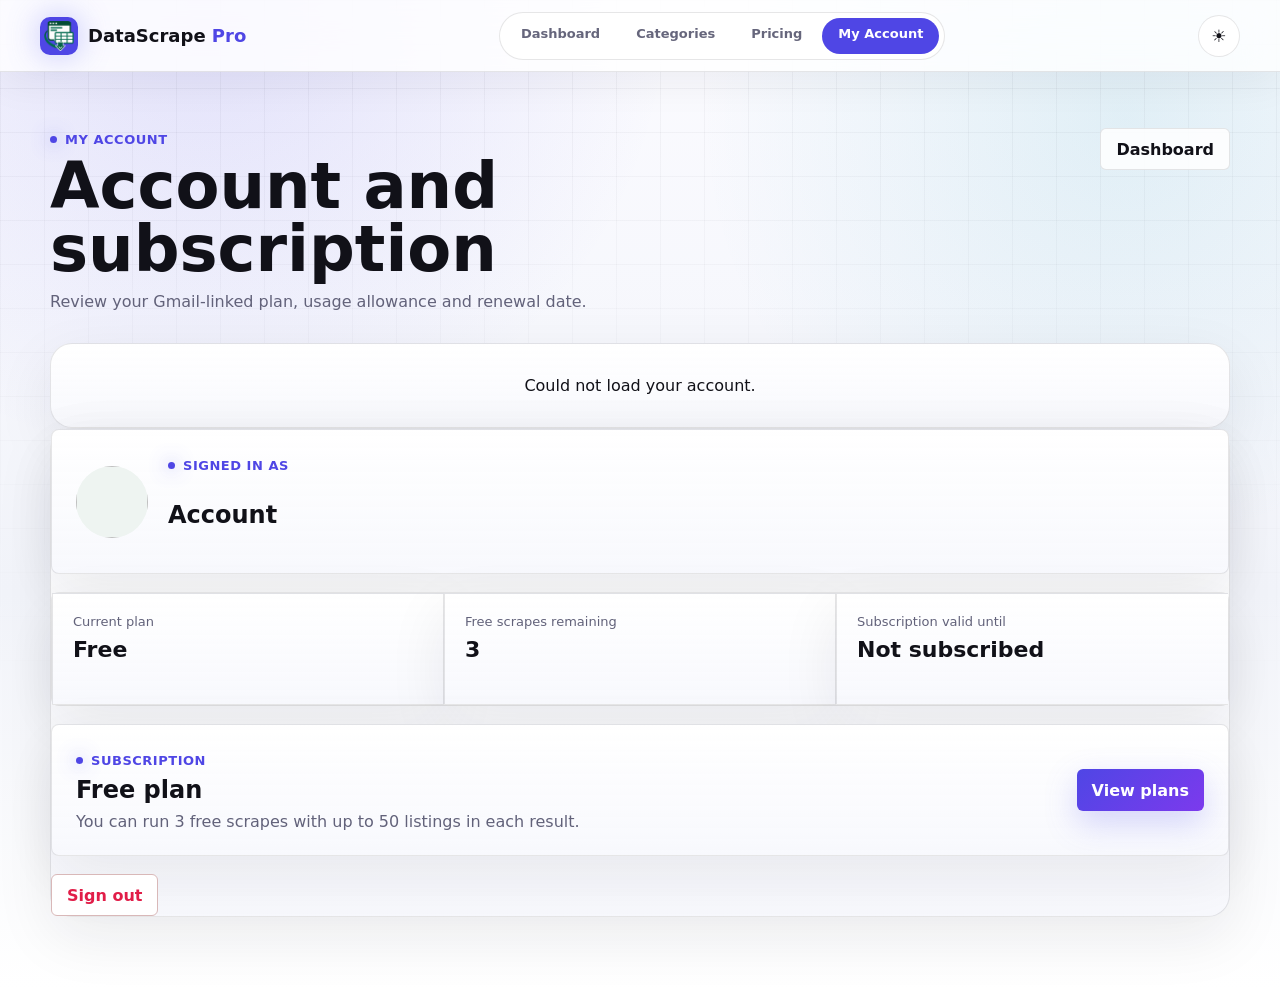
==== commit 346a4c7b: "Revert "Revise website scraping plans" This reverts commit ea4ec3636e7645efa0474fc4ee004e2bf0cc6436." ====
--- a/static/account.html
+++ b/static/account.html
@@ -5,7 +5,7 @@
     <meta name="viewport" content="width=device-width, initial-scale=1" />
     <title>My Account · DataScrape Pro</title>
     <link rel="icon" type="image/png" href="/static/assets/favicon.png" />
-    <link rel="stylesheet" href="/static/styles.css?v=20260608-theme" />
+    <link rel="stylesheet" href="/static/styles.css?v=20260608-categories" />
     <script async src="https://pagead2.googlesyndication.com/pagead/js/adsbygoogle.js?client=ca-pub-8822154425337823" crossorigin="anonymous"></script>
   </head>
   <body class="appBody" data-theme="light">
@@ -13,8 +13,7 @@
       <aside class="sidebar">
         <a class="sidebarBrand" href="/"><img src="/static/assets/scraper-logo-512.png" alt="" /><span>DataScrape <em>Pro</em></span></a>
         <nav class="sidebarNav" aria-label="Main navigation">
-          <a href="/">Dashboard</a><a href="/website">Overall Website</a><a href="/category">Single Category</a>
-          <a href="/pricing">Pricing</a><a class="active" href="/account">My Account</a>
+          <a href="/">Dashboard</a><a href="/categories">Categories</a><a href="/pricing">Pricing</a><a class="active" href="/account">My Account</a>
         </nav>
         <button id="themeToggle" class="themeToggle" type="button" aria-label="Switch to dark mode" title="Switch theme">
           <span class="themeIcon lightIcon">☀</span>
@@ -50,7 +49,7 @@
         </section>
       </main>
     </div>
-    <script src="/static/theme.js?v=20260608-theme"></script>
-    <script src="/static/account.js?v=20260608-theme"></script>
+    <script src="/static/theme.js?v=20260608-categories"></script>
+    <script src="/static/account.js?v=20260608-categories"></script>
   </body>
 </html>
--- a/static/styles.css
+++ b/static/styles.css
@@ -1722,6 +1722,154 @@
   font-size: 18px;
 }
 
+.compactCategoryGrid .categoryCard:nth-child(n + 13) {
+  display: none;
+}
+
+.categoryCard {
+  display: flex;
+  flex-direction: column;
+}
+
+.categoryCard p {
+  flex: 1;
+}
+
+.categoryAction {
+  display: inline-flex;
+  align-items: center;
+  justify-content: center;
+  width: fit-content;
+  min-height: 38px;
+  margin-top: 14px;
+  padding: 0 14px;
+  border-radius: 999px;
+  background: linear-gradient(135deg, var(--accent), var(--violet));
+  color: #fff;
+  font-size: 13px;
+  font-weight: 800;
+  text-decoration: none;
+}
+
+.howToSection {
+  margin: 46px 0;
+}
+
+.howToGrid {
+  display: grid;
+  grid-template-columns: repeat(4, minmax(0, 1fr));
+  gap: 16px;
+}
+
+.howToGrid article,
+.typePickerPanel,
+.typeProfilePanel article {
+  border: 1px solid var(--line);
+  border-radius: 18px;
+  background:
+    linear-gradient(180deg, rgba(255, 255, 255, 0.045), rgba(255, 255, 255, 0.018)),
+    rgba(24, 24, 31, 0.86);
+  color: var(--ink);
+  box-shadow: 0 24px 70px rgba(0, 0, 0, 0.18);
+}
+
+.howToGrid article {
+  min-height: 170px;
+  padding: 20px;
+}
+
+.howToGrid span {
+  display: inline-grid;
+  place-items: center;
+  width: 42px;
+  height: 42px;
+  margin-bottom: 18px;
+  border-radius: 50%;
+  background: rgba(99, 102, 241, 0.14);
+  color: var(--accent-dark);
+  font-weight: 900;
+}
+
+.howToGrid strong {
+  display: block;
+  margin-bottom: 8px;
+  font-size: 18px;
+}
+
+.howToGrid p {
+  margin: 0;
+  color: var(--muted);
+}
+
+.typePickerPanel {
+  display: grid;
+  grid-template-columns: minmax(0, 1fr) minmax(220px, 360px) auto;
+  gap: 12px;
+  align-items: center;
+  margin: -6px 0 20px;
+  padding: 16px;
+}
+
+.typePickerPanel label {
+  color: var(--muted);
+  font-weight: 800;
+}
+
+.typeSelect {
+  width: 100%;
+  min-height: 44px;
+  padding: 0 13px;
+  border: 1px solid var(--line);
+  border-radius: 12px;
+  background: rgba(8, 8, 12, 0.72);
+  color: var(--ink);
+  font: inherit;
+}
+
+.typeProfilePanel {
+  display: grid;
+  grid-template-columns: repeat(3, minmax(0, 1fr));
+  gap: 12px;
+  margin-bottom: 20px;
+}
+
+.typeProfilePanel article {
+  min-height: 104px;
+  padding: 16px;
+}
+
+.typeProfilePanel span {
+  display: block;
+  margin-bottom: 7px;
+  color: var(--muted);
+  font-size: 12px;
+  font-weight: 800;
+  text-transform: uppercase;
+}
+
+.typeProfilePanel strong {
+  color: var(--ink);
+  font-size: 16px;
+  line-height: 1.35;
+}
+
+.downloadButton {
+  min-height: 48px;
+  padding: 0 18px;
+  border: 0;
+  border-radius: 12px;
+  background: linear-gradient(135deg, var(--accent), var(--violet));
+  color: #fff;
+  font-weight: 900;
+  cursor: pointer;
+  box-shadow: 0 12px 32px rgba(99, 102, 241, 0.26);
+}
+
+.downloadButton:disabled {
+  cursor: not-allowed;
+  opacity: 0.55;
+}
+
 .dashboardBand {
   border-color: rgba(99, 102, 241, 0.34);
   border-radius: 22px;
@@ -1891,6 +2039,10 @@
   .consoleGrid,
   .scrapeTypeGrid {
     grid-template-columns: 1fr;
+  }
+
+  .howToGrid {
+    grid-template-columns: repeat(2, minmax(0, 1fr));
   }
 
   .pricingGrid {
@@ -1962,7 +2114,10 @@
 
   .consoleGrid,
   .dashboardBand,
-  .commandMeta {
+  .commandMeta,
+  .typePickerPanel,
+  .typeProfilePanel,
+  .howToGrid {
     display: grid;
     grid-template-columns: 1fr;
   }
@@ -2036,6 +2191,9 @@
 .appBody[data-theme="light"] .workflowCard,
 .appBody[data-theme="light"] .dashboardBand,
 .appBody[data-theme="light"] .scraperCommand,
+.appBody[data-theme="light"] .typePickerPanel,
+.appBody[data-theme="light"] .typeProfilePanel article,
+.appBody[data-theme="light"] .howToGrid article,
 .appBody[data-theme="light"] .statusBar,
 .appBody[data-theme="light"] .tableWrap,
 .appBody[data-theme="light"] .priceCard,
@@ -2090,6 +2248,11 @@
   background: #ffffff;
 }
 
+.appBody[data-theme="light"] .typeSelect {
+  background: #ffffff;
+  color: var(--ink);
+}
+
 .appBody[data-theme="light"] .urlBar input {
   color: var(--ink);
 }
